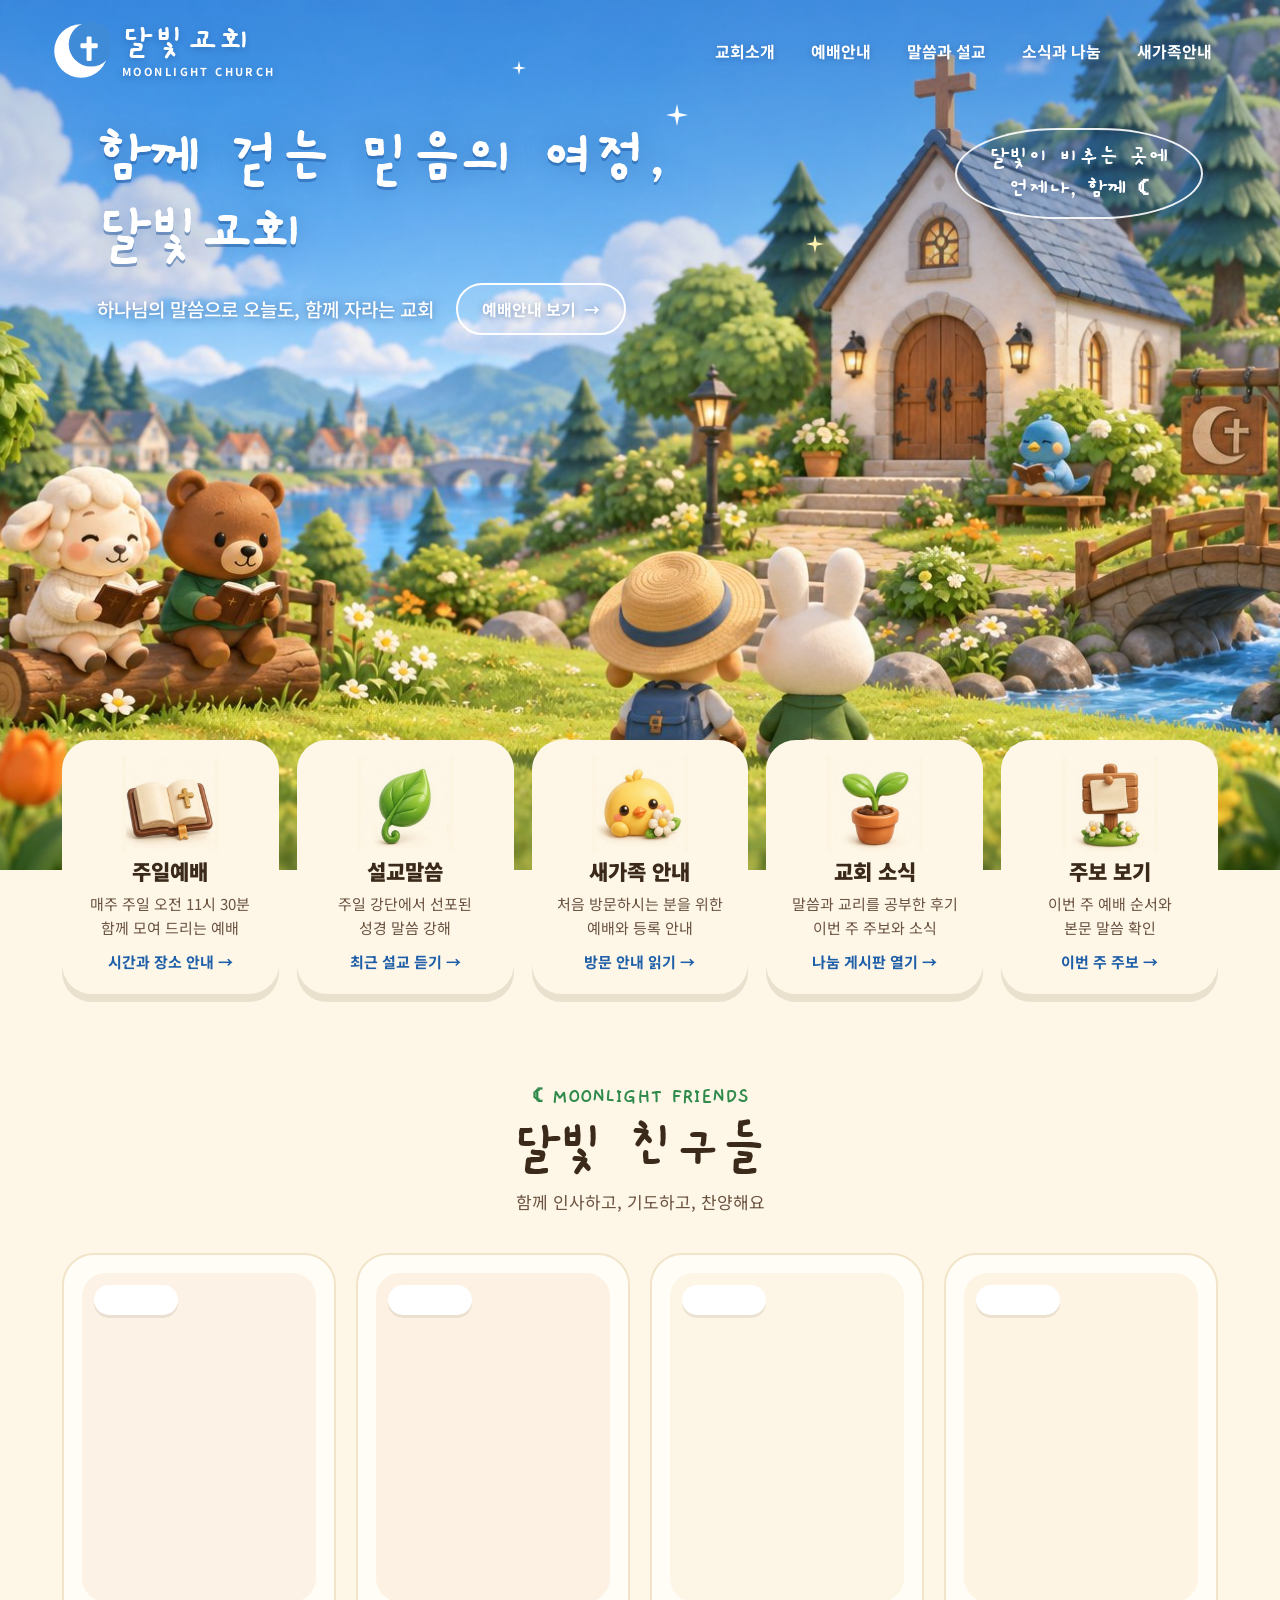
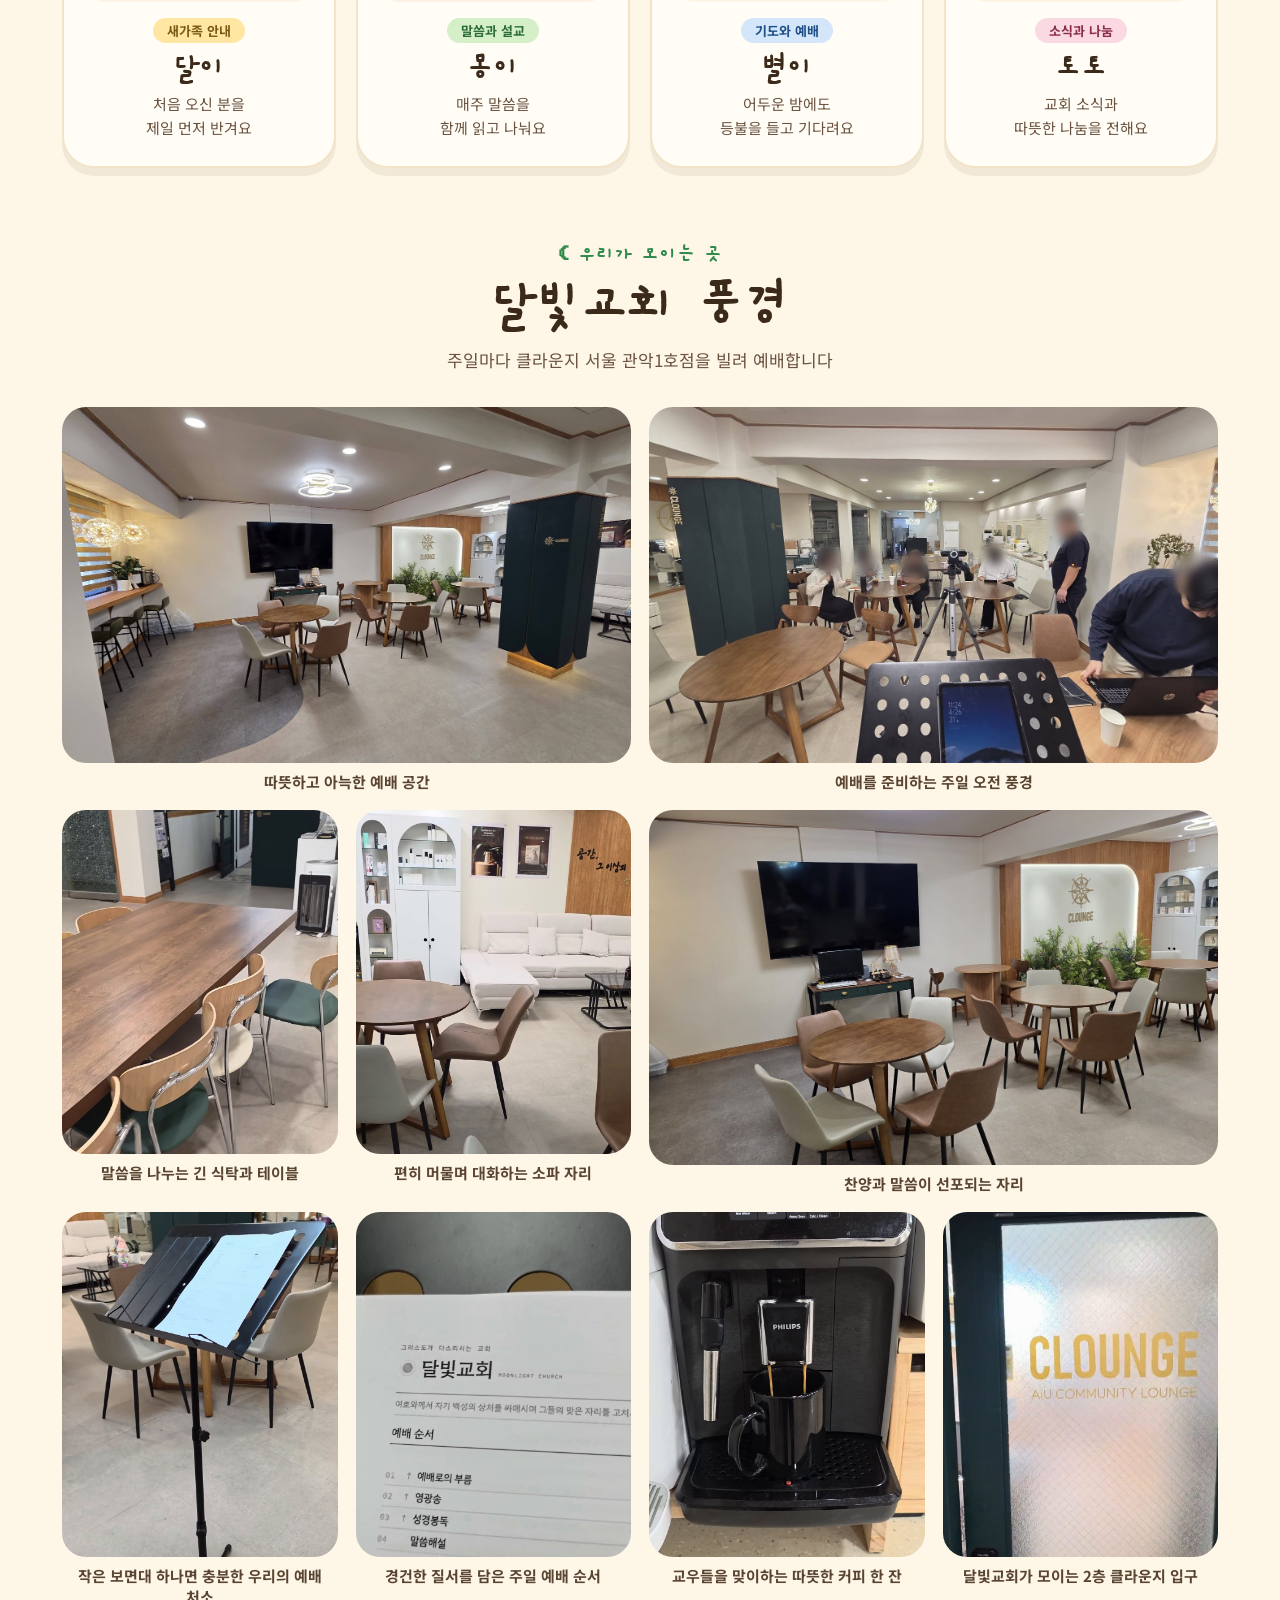
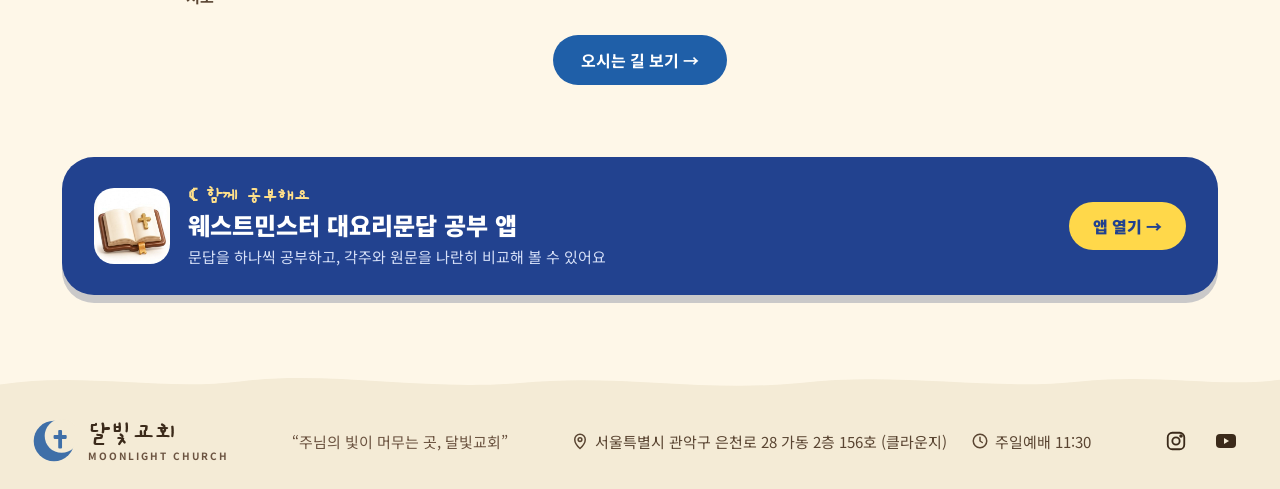
==== index.html @ 4403a56a "첫 화면: 휴대폰에서도 카드 설명·버튼 글 보이기, 교회 소식 카드 문구 수정 Co-Authored-By: Claude Fable 5.2 <noreply@anthropic.com>" ====
<!doctype html>
<html lang="ko">
<head>
<meta charset="utf-8">
<meta name="viewport" content="width=device-width, initial-scale=1">
<title>달빛교회 | 대한예수교장로회 · 서울 관악구 봉천역</title>
<meta name="description" content="달빛교회는 서울 관악구 봉천역 근처에서 예배하는 대한예수교장로회 교회입니다. 주일 예배 오전 11시 30분. 성경과 웨스트민스터 표준문서를 따라 걷습니다.">
<meta name="google-site-verification" content="mhl-Q22xHeRew3W6_SKCPTNac-gHJsPRqwGb2uIujLA">
<meta name="naver-site-verification" content="68d196fb5b7a833d5afd90c826177f92e39205bc">
<link rel="canonical" href="https://www.lightofmoon.org/">
<meta property="og:type" content="website">
<meta property="og:locale" content="ko_KR">
<meta property="og:site_name" content="달빛교회">
<meta property="og:title" content="달빛교회 | 대한예수교장로회 · 서울 관악구 봉천역">
<meta property="og:description" content="달빛교회는 서울 관악구 봉천역 근처에서 예배하는 대한예수교장로회 교회입니다. 주일 예배 오전 11시 30분. 성경과 웨스트민스터 표준문서를 따라 걷습니다.">
<meta property="og:url" content="https://www.lightofmoon.org/">
<meta property="og:image" content="https://www.lightofmoon.org/assets/img/hero.jpg">
<meta property="og:image:width" content="1536">
<meta property="og:image:height" content="864">
<meta name="twitter:card" content="summary_large_image">
<meta name="theme-color" content="#3F8BD8">
<script type="application/ld+json">{"@context": "https://schema.org", "@type": "Church", "name": "달빛교회", "alternateName": ["대한예수교장로회 달빛교회", "Moonlight Church"], "url": "https://www.lightofmoon.org/", "image": "https://www.lightofmoon.org/assets/img/hero.jpg", "description": "달빛교회는 서울 관악구 봉천역 근처에서 예배하는 대한예수교장로회 교회입니다. 주일 예배 오전 11시 30분. 성경과 웨스트민스터 표준문서를 따라 걷습니다.", "address": {"@type": "PostalAddress", "streetAddress": "은천로 28 가동 2층 156호 (클라운지 서울 관악1호점)", "addressLocality": "관악구", "addressRegion": "서울특별시", "addressCountry": "KR"}, "openingHoursSpecification": [{"@type": "OpeningHoursSpecification", "dayOfWeek": "Sunday", "opens": "11:30", "closes": "13:00"}], "sameAs": ["https://www.youtube.com/channel/UC1qNeyY604e5u4ODeHW1G1Q", "https://www.instagram.com/moonlight.church/"]}</script>
<link rel="icon" href="assets/img/favicon.svg" type="image/svg+xml">
<link rel="preconnect" href="https://fonts.googleapis.com">
<link rel="preconnect" href="https://fonts.gstatic.com" crossorigin>
<link href="https://fonts.googleapis.com/css2?family=Gaegu:wght@400;700&family=Noto+Sans+KR:wght@400;500;700;900&display=swap" rel="stylesheet">
<style>
body{margin:0;background:#FEF7E8;color:#3B2A1A;font-family:'Noto Sans KR','Apple SD Gothic Neo','Malgun Gothic',sans-serif;word-break:keep-all}
a{color:inherit}
a:focus-visible{outline:3px solid #FFFFFF;outline-offset:3px;border-radius:14px}
.nav a{text-decoration:none;padding:9px 16px;border-radius:999px;transition:background .2s}
.nav a:hover{background:rgba(255,255,255,.22)}
.stage{position:absolute;left:50%;bottom:0;height:100%;aspect-ratio:16/9;transform:translateX(-50%)}
.scene{animation:zoom 28s ease-in-out infinite alternate;transform-origin:62% 70%}
@keyframes zoom{from{transform:scale(1)}to{transform:scale(1.045)}}
.hi{animation:hi 9s ease-in-out infinite;opacity:0}
.hi2{animation-delay:-4.5s}
@keyframes hi{0%,6%{opacity:0;transform:translateY(10px) scale(.92)}12%,42%{opacity:1;transform:none}48%,100%{opacity:0;transform:translateY(-6px)}}
.twinkle{animation:tw 3.2s ease-in-out infinite}
.tw2{animation-delay:-1.1s}.tw3{animation-delay:-2.2s}
@keyframes tw{0%,100%{opacity:.25;transform:scale(.7)}50%{opacity:1;transform:scale(1)}}
.petal{position:absolute;top:-20px;width:10px;height:10px;border-radius:60% 0 60% 0;background:#FFFFFF;opacity:.9;animation:fall 14s linear infinite}
@keyframes fall{0%{transform:translate(0,0) rotate(0)}50%{transform:translate(-60px,360px) rotate(200deg)}100%{transform:translate(20px,760px) rotate(420deg);opacity:0}}
.float{animation:float 6s ease-in-out infinite}
@keyframes float{0%,100%{transform:rotate(-7deg) translateY(0)}50%{transform:rotate(-7deg) translateY(-8px)}}
.card{transition:transform .25s cubic-bezier(.3,1.4,.5,1),box-shadow .25s}
.card:hover{transform:translateY(-8px);box-shadow:0 14px 0 rgba(90,60,30,.12)}
.card img{transition:transform .35s cubic-bezier(.3,1.6,.5,1)}
.card:hover img{transform:scale(1.08) rotate(-3deg)}
.friend img{transition:transform .35s cubic-bezier(.3,1.6,.5,1)}
.friend:hover img{transform:translateY(-10px)}
.friend{transition:transform .25s cubic-bezier(.3,1.4,.5,1)}
.friend:hover{transform:translateY(-6px)}
.friend:focus-visible{outline:3px solid #1F5FA8;outline-offset:3px;border-radius:32px}
.pose-box{position:relative;width:100%;max-width:230px;margin:0 auto;aspect-ratio:392/560}
.pose{position:absolute;inset:0;width:100%;height:100%;object-fit:cover;opacity:0;animation:pose 12s ease-in-out infinite}
@keyframes pose{0%{opacity:0;transform:translateY(10px) scale(.96)}3%{opacity:1;transform:translateY(-8px) scale(1.02)}6%{transform:none}31%{opacity:1;transform:none}35%,100%{opacity:0;transform:none}}
.pose-lab{position:absolute;inset:0;display:flex;align-items:center;justify-content:center;opacity:0;animation:lab 12s ease-in-out infinite}
@keyframes lab{0%{opacity:0}3%,31%{opacity:1}34%,100%{opacity:0}}
.idle{animation:idle 3.4s ease-in-out infinite}
.idle2{animation-delay:-.9s}.idle3{animation-delay:-1.8s}.idle4{animation-delay:-2.6s}
@keyframes idle{0%,100%{transform:translateY(0)}50%{transform:translateY(-5px)}}
@keyframes posefade{0%{opacity:0}5%,30%{opacity:1}36%,100%{opacity:0}}
@media (prefers-reduced-motion:reduce){.pose{animation-name:posefade}.friend{transition:none}.friend:hover{transform:none}.scene,.twinkle,.petal,.float,.idle{animation:none}.hi{animation:none;opacity:1}.hi2{display:none}.card,.card img,.friend img{transition:none}.card:hover,.card:hover img,.friend:hover img{transform:none}}
@media (max-width:760px){.float{display:none}}
.scenes{grid-template-columns:repeat(4,minmax(0,1fr))}
.scene.wide{grid-column:span 2}
.scene.wide img{height:100%}
.scenes{grid-auto-flow:dense}
@media (max-width:860px){.scenes{grid-template-columns:repeat(2,minmax(0,1fr))}}
.scene img{transition:transform .3s cubic-bezier(.3,1.4,.5,1)}
.scene:hover img{transform:translateY(-6px)}
@media (prefers-reduced-motion:reduce){.scene img{transition:none}.scene:hover img{transform:none}}
.nav-x{display:inline}
@media (max-width:640px){.nav{flex-wrap:nowrap!important;gap:0!important;justify-content:space-between;width:calc(100% + 32px);margin:0 -16px;font-size:3.25vw!important}.nav a{padding:10px 1.2vw!important;white-space:nowrap}.nav-x{display:none}}
@media (max-width:600px){
.cards{grid-template-columns:repeat(2,minmax(0,1fr))!important;gap:10px!important;padding:0 16px!important}
.cards .card{padding:8px 8px 14px!important;border-radius:22px!important}
.cards .card:last-child{grid-column:span 2}
.cards .card img{width:64px!important;height:64px!important}
.cards .card>div:nth-of-type(1){font-size:17px!important;margin-top:0!important}
.cards .card>div:nth-of-type(2){font-size:13px!important;line-height:1.5!important;margin-top:4px!important}
.cards .card>div:nth-of-type(3){font-size:13px!important;margin-top:8px!important}
.friends{grid-template-columns:repeat(2,minmax(0,1fr))!important;gap:12px!important}
.friends .friend{padding:10px 10px 16px!important;border-radius:24px!important}
.friends .friend>div:nth-of-type(3){font-size:26px!important}
.friends .friend>div:nth-of-type(4){font-size:13px!important}
.friends .friend>div:nth-of-type(1)>div:nth-of-type(2){left:6px!important;top:6px!important;height:24px!important;min-width:64px!important;font-size:12px!important}
}
</style>
</head>
<body>
<div id="top" style="background:#FEF7E8">

  <!-- 첫 화면 -->
  <div style="position:relative;overflow:hidden;height:clamp(700px,68vw,1100px);background:#5BA8EC">
    <div class="stage">
      <img class="scene" src="assets/img/hero.jpg" alt="" style="position:absolute;inset:0;width:100%;height:100%;object-fit:cover;display:block">
      <!-- 말풍선: 그림 속 캐릭터 머리 위에 고정 -->
      <div style="position:absolute;z-index:4;left:8.5%;top:46%;pointer-events:none">
        <div class="hi" style="white-space:nowrap;background:#FFFFFF;color:#3B2A1A;font-weight:900;font-size:17px;padding:9px 16px;border-radius:20px 20px 20px 6px;box-shadow:0 5px 0 rgba(40,90,40,.18)">어서 와요, 달빛교회에!</div>
      </div>
      <div style="position:absolute;z-index:4;left:57%;top:56%;pointer-events:none">
        <div class="hi hi2" style="white-space:nowrap;background:#FFF3B0;color:#3B2A1A;font-weight:900;font-size:17px;padding:9px 16px;border-radius:20px 20px 20px 6px;box-shadow:0 5px 0 rgba(40,90,40,.18)">처음이어도 괜찮아요 :)</div>
      </div>
    </div>
    <div aria-hidden="true" style="position:absolute;inset:0;background:linear-gradient(180deg,rgba(24,86,170,.38) 0%,rgba(24,86,170,.12) 30%,rgba(24,86,170,0) 44%);pointer-events:none"></div>

    <!-- 반짝임 -->
    <svg aria-hidden="true" class="twinkle" width="22" height="22" viewBox="0 0 22 22" style="position:absolute;left:52%;top:12%"><path d="M11 0 L13 9 L22 11 L13 13 L11 22 L9 13 L0 11 L9 9 Z" fill="#FFFFFF"/></svg>
    <svg aria-hidden="true" class="twinkle tw2" width="14" height="14" viewBox="0 0 22 22" style="position:absolute;left:40%;top:7%"><path d="M11 0 L13 9 L22 11 L13 13 L11 22 L9 13 L0 11 L9 9 Z" fill="#FFFFFF"/></svg>
    <svg aria-hidden="true" class="twinkle tw3" width="18" height="18" viewBox="0 0 22 22" style="position:absolute;left:63%;top:27%"><path d="M11 0 L13 9 L22 11 L13 13 L11 22 L9 13 L0 11 L9 9 Z" fill="#FFF3B0"/></svg>

    <!-- 꽃잎 -->
    <div aria-hidden="true" style="position:absolute;inset:0;pointer-events:none">
      <span class="petal" style="left:18%;animation-delay:-2s"></span>
      <span class="petal" style="left:33%;animation-delay:-7s;background:#FFD6E0"></span>
      <span class="petal" style="left:48%;animation-delay:-11s"></span>
      <span class="petal" style="left:67%;animation-delay:-4s;background:#FFD6E0"></span>
      <span class="petal" style="left:82%;animation-delay:-9s"></span>
      <span class="petal" style="left:94%;animation-delay:-13s"></span>
    </div>

    <!-- 머리말 -->
    <div style="position:relative;z-index:5;max-width:1240px;margin:0 auto;padding:22px 32px;display:flex;flex-wrap:wrap;align-items:center;justify-content:space-between;gap:12px 32px;box-sizing:border-box">
      <a href="#top" style="display:flex;align-items:center;gap:12px;text-decoration:none;color:#FFFFFF">
        <svg aria-hidden="true" width="58" height="58" viewBox="0 0 52 52"><circle cx="26" cy="26" r="24" fill="#FFFFFF"/><circle cx="35" cy="20" r="20" fill="#3F8BD8"/><rect x="31" y="13" width="4.5" height="22" rx="1.2" fill="#FFFFFF"/><rect x="25.5" y="19" width="15.5" height="4.5" rx="1.2" fill="#FFFFFF"/></svg>
        <span style="display:block;text-shadow:0 2px 6px rgba(20,60,120,.35)"><span style="display:block;font-family:'Gaegu',sans-serif;font-weight:700;font-size:36px;line-height:1;letter-spacing:.08em">달빛교회</span><span style="display:block;margin-top:4px;font-size:11px;font-weight:700;letter-spacing:.22em">MOONLIGHT CHURCH</span></span>
      </a>
      <nav class="nav" aria-label="주 메뉴" style="display:flex;flex-wrap:wrap;align-items:center;gap:4px;font-size:16px;font-weight:700;color:#FFFFFF;text-shadow:0 1px 6px rgba(20,60,120,.4)">
        <a href="about.html">교회소개</a>
        <a href="worship.html">예배안내</a>
        <a href="sermon.html">말씀과 설교</a>
        <a href="news.html">소식과 나눔</a>
        <a href="newcomer.html">새가족<span class="nav-x">안내</span></a>
      </nav>
    </div>

    <!-- 제목: 하늘 영역 안에서 끝나도록 두 줄로 -->
    <div style="position:relative;z-index:5;max-width:1240px;margin:0 auto;padding:clamp(4px,1.6vw,20px) 32px 0 clamp(32px,6vw,90px);box-sizing:border-box">
      <h1 style="margin:0;font-family:'Gaegu',sans-serif;font-weight:700;font-size:clamp(44px,5vw,68px);line-height:1.15;color:#FFFFFF;text-shadow:0 3px 0 rgba(24,80,150,.45),0 0 24px rgba(24,80,150,.35)">함께 걷는 믿음의 여정,<br>달빛교회</h1>
      <div style="margin-top:14px;display:flex;flex-wrap:wrap;align-items:center;gap:12px 22px">
        <p style="margin:0;font-size:19px;font-weight:500;line-height:1.6;color:#FFFFFF;text-shadow:0 1px 8px rgba(20,60,120,.6)">하나님의 말씀으로 오늘도, 함께 자라는 교회</p>
        <a href="worship.html" style="display:inline-flex;align-items:center;gap:8px;min-height:48px;padding:0 24px;border-radius:999px;border:2px solid #FFFFFF;background:rgba(255,255,255,.16);color:#FFFFFF;text-decoration:none;font-weight:700;font-size:16px;text-shadow:0 1px 6px rgba(20,60,120,.45)">예배안내 보기 <span aria-hidden="true">→</span></a>
      </div>
    </div>

    <!-- 손글씨 -->
    <div aria-hidden="true" class="float" style="position:absolute;z-index:4;right:clamp(24px,6vw,110px);top:clamp(110px,10vw,140px);font-family:'Gaegu',sans-serif;font-weight:700;font-size:clamp(19px,1.9vw,25px);line-height:1.3;color:#FFFFFF;border:2px solid rgba(255,255,255,.9);border-radius:50%/60%;padding:12px 32px;text-align:center;background:rgba(40,110,200,.18);text-shadow:0 1px 6px rgba(20,60,120,.45)">달빛이 비추는 곳에<br>언제나, 함께 ☾</div>
  </div>

  <!-- 바로가기 카드 -->
  <div style="position:relative;z-index:6;max-width:1220px;margin:-130px auto 0;padding:0 32px;box-sizing:border-box;display:grid;grid-template-columns:repeat(auto-fit,minmax(196px,1fr));gap:18px" class="cards">
    <a class="card" id="worship" href="worship.html" style="text-decoration:none;display:block;background:#FEF7E8;border-radius:30px;padding:16px 18px 22px;text-align:center;box-shadow:0 8px 0 rgba(90,60,30,.12)">
      <img src="assets/img/icon-bible.jpg" alt="" style="width:96px;height:96px;display:block;margin:0 auto;mix-blend-mode:multiply">
      <div style="margin-top:4px;font-weight:900;font-size:21px">주일예배</div>
      <div style="margin-top:6px;font-size:15px;line-height:1.55;color:#6B5340">매주 주일 오전 11시 30분<br>함께 모여 드리는 예배</div>
      <div style="margin-top:12px;font-weight:700;font-size:15px;color:#1F5FA8">시간과 장소 안내 →</div>
    </a>
    <a class="card" id="word" href="sermon.html" style="text-decoration:none;display:block;background:#FEF7E8;border-radius:30px;padding:16px 18px 22px;text-align:center;box-shadow:0 8px 0 rgba(90,60,30,.12)">
      <img src="assets/img/icon-leaf.jpg" alt="" style="width:96px;height:96px;display:block;margin:0 auto;mix-blend-mode:multiply">
      <div style="margin-top:4px;font-weight:900;font-size:21px">설교말씀</div>
      <div style="margin-top:6px;font-size:15px;line-height:1.55;color:#6B5340">주일 강단에서 선포된<br>성경 말씀 강해</div>
      <div style="margin-top:12px;font-weight:700;font-size:15px;color:#1F5FA8">최근 설교 듣기 →</div>
    </a>
    <a class="card" id="welcome" href="newcomer.html" style="text-decoration:none;display:block;background:#FEF7E8;border-radius:30px;padding:16px 18px 22px;text-align:center;box-shadow:0 8px 0 rgba(90,60,30,.12)">
      <img src="assets/img/icon-chick.jpg" alt="" style="width:96px;height:96px;display:block;margin:0 auto;mix-blend-mode:multiply">
      <div style="margin-top:4px;font-weight:900;font-size:21px">새가족 안내</div>
      <div style="margin-top:6px;font-size:15px;line-height:1.55;color:#6B5340">처음 방문하시는 분을 위한<br>예배와 등록 안내</div>
      <div style="margin-top:12px;font-weight:700;font-size:15px;color:#1F5FA8">방문 안내 읽기 →</div>
    </a>
    <a class="card" id="news" href="news.html" style="text-decoration:none;display:block;background:#FEF7E8;border-radius:30px;padding:16px 18px 22px;text-align:center;box-shadow:0 8px 0 rgba(90,60,30,.12)">
      <img src="assets/img/icon-sprout.jpg" alt="" style="width:96px;height:96px;display:block;margin:0 auto;mix-blend-mode:multiply">
      <div style="margin-top:4px;font-weight:900;font-size:21px">교회 소식</div>
      <div style="margin-top:6px;font-size:15px;line-height:1.55;color:#6B5340">말씀과 교리를 공부한 후기<br>이번 주 주보와 소식</div>
      <div style="margin-top:12px;font-weight:700;font-size:15px;color:#1F5FA8">나눔 게시판 열기 →</div>
    </a>
    <a class="card" id="bulletin" href="news.html#bulletin" style="text-decoration:none;display:block;background:#FEF7E8;border-radius:30px;padding:16px 18px 22px;text-align:center;box-shadow:0 8px 0 rgba(90,60,30,.12)">
      <img src="assets/img/icon-board.jpg" alt="" style="width:96px;height:96px;display:block;margin:0 auto;mix-blend-mode:multiply">
      <div style="margin-top:4px;font-weight:900;font-size:21px">주보 보기</div>
      <div style="margin-top:6px;font-size:15px;line-height:1.55;color:#6B5340">이번 주 예배 순서와<br>본문 말씀 확인</div>
      <div style="margin-top:12px;font-weight:700;font-size:15px;color:#1F5FA8">이번 주 주보 →</div>
    </a>
  </div>

  <!-- 달빛 친구들: 인사 → 기도 → 찬양 동작이 번갈아 나옵니다 -->
  <div style="max-width:1220px;margin:0 auto;padding:88px 32px 72px;box-sizing:border-box">
    <div style="text-align:center">
      <div style="font-family:'Gaegu',sans-serif;font-weight:700;font-size:22px;color:#2F8A4B">☾ MOONLIGHT FRIENDS</div>
      <h2 style="margin:4px 0 0;font-family:'Gaegu',sans-serif;font-weight:700;font-size:clamp(40px,4.6vw,56px);line-height:1.15">달빛 친구들</h2>
      <p style="margin:10px 0 0;font-size:17px;line-height:1.7;color:#6B5340">함께 인사하고, 기도하고, 찬양해요</p>
    </div>
    <div class="friends" style="margin-top:36px;display:grid;grid-template-columns:repeat(auto-fit,minmax(230px,1fr));gap:20px">
      <a class="friend" href="newcomer.html" style="display:block;text-decoration:none;color:inherit;background:#FFFDF6;border-radius:32px;padding:18px 18px 26px;text-align:center;box-shadow:0 8px 0 rgba(90,60,30,.08);border:2px solid #F1E4C8">
        <div style="position:relative;background:#FCF2E5;border-radius:24px;overflow:hidden">
          <div class="pose-box"><img class="pose" src="assets/img/dali-hello.jpg" alt="손을 흔들며 인사하는 고양이 달이" style="animation-delay:0.00s"><img class="pose" src="assets/img/dali-pray.jpg" alt="두 손을 모으고 기도하는 고양이 달이" style="animation-delay:-8.00s"><img class="pose" src="assets/img/dali-praise.jpg" alt="두 팔을 들고 찬양하는 고양이 달이" style="animation-delay:-4.00s"></div>
          <div aria-hidden="true" style="position:absolute;left:12px;top:12px;height:30px;min-width:84px;background:#FFFFFF;border-radius:999px;box-shadow:0 3px 0 rgba(90,60,30,.1);font-weight:900;font-size:14px;color:#7A5A12"><span class="pose-lab" style="animation-delay:0.00s">인사해요</span><span class="pose-lab" style="animation-delay:-8.00s">기도해요</span><span class="pose-lab" style="animation-delay:-4.00s">찬양해요</span></div>
        </div>
        <div style="margin-top:16px;display:inline-block;background:#FFE7A3;border-radius:999px;padding:3px 14px;font-size:13px;font-weight:700;color:#7A5A12">새가족 안내</div>
        <div style="margin-top:8px;font-family:'Gaegu',sans-serif;font-weight:700;font-size:32px;line-height:1.1">달이</div>
        <div style="margin-top:6px;font-size:15px;line-height:1.6;color:#6B5340">처음 오신 분을<br>제일 먼저 반겨요</div>
      </a>
      <a class="friend" href="sermon.html" style="display:block;text-decoration:none;color:inherit;background:#FFFDF6;border-radius:32px;padding:18px 18px 26px;text-align:center;box-shadow:0 8px 0 rgba(90,60,30,.08);border:2px solid #F1E4C8">
        <div style="position:relative;background:#FCF1E2;border-radius:24px;overflow:hidden">
          <div class="pose-box"><img class="pose" src="assets/img/mongi-hello.jpg" alt="손을 흔들며 인사하는 곰 몽이" style="animation-delay:-0.35s"><img class="pose" src="assets/img/mongi-pray.jpg" alt="두 손을 모으고 기도하는 곰 몽이" style="animation-delay:-8.35s"><img class="pose" src="assets/img/mongi-praise.jpg" alt="두 팔을 들고 찬양하는 곰 몽이" style="animation-delay:-4.35s"></div>
          <div aria-hidden="true" style="position:absolute;left:12px;top:12px;height:30px;min-width:84px;background:#FFFFFF;border-radius:999px;box-shadow:0 3px 0 rgba(90,60,30,.1);font-weight:900;font-size:14px;color:#2C6E3A"><span class="pose-lab" style="animation-delay:-0.35s">인사해요</span><span class="pose-lab" style="animation-delay:-8.35s">기도해요</span><span class="pose-lab" style="animation-delay:-4.35s">찬양해요</span></div>
        </div>
        <div style="margin-top:16px;display:inline-block;background:#D5EFC9;border-radius:999px;padding:3px 14px;font-size:13px;font-weight:700;color:#2C6E3A">말씀과 설교</div>
        <div style="margin-top:8px;font-family:'Gaegu',sans-serif;font-weight:700;font-size:32px;line-height:1.1">몽이</div>
        <div style="margin-top:6px;font-size:15px;line-height:1.6;color:#6B5340">매주 말씀을<br>함께 읽고 나눠요</div>
      </a>
      <a class="friend" href="worship.html" style="display:block;text-decoration:none;color:inherit;background:#FFFDF6;border-radius:32px;padding:18px 18px 26px;text-align:center;box-shadow:0 8px 0 rgba(90,60,30,.08);border:2px solid #F1E4C8">
        <div style="position:relative;background:#FDF5E5;border-radius:24px;overflow:hidden">
          <div class="pose-box"><img class="pose" src="assets/img/byeoli-hello.jpg" alt="손을 흔들며 인사하는 부엉이 별이" style="animation-delay:-0.70s"><img class="pose" src="assets/img/byeoli-pray.jpg" alt="두 손을 모으고 기도하는 부엉이 별이" style="animation-delay:-8.70s"><img class="pose" src="assets/img/byeoli-praise.jpg" alt="두 팔을 들고 찬양하는 부엉이 별이" style="animation-delay:-4.70s"></div>
          <div aria-hidden="true" style="position:absolute;left:12px;top:12px;height:30px;min-width:84px;background:#FFFFFF;border-radius:999px;box-shadow:0 3px 0 rgba(90,60,30,.1);font-weight:900;font-size:14px;color:#1F4F86"><span class="pose-lab" style="animation-delay:-0.70s">인사해요</span><span class="pose-lab" style="animation-delay:-8.70s">기도해요</span><span class="pose-lab" style="animation-delay:-4.70s">찬양해요</span></div>
        </div>
        <div style="margin-top:16px;display:inline-block;background:#D3E6FA;border-radius:999px;padding:3px 14px;font-size:13px;font-weight:700;color:#1F4F86">기도와 예배</div>
        <div style="margin-top:8px;font-family:'Gaegu',sans-serif;font-weight:700;font-size:32px;line-height:1.1">별이</div>
        <div style="margin-top:6px;font-size:15px;line-height:1.6;color:#6B5340">어두운 밤에도<br>등불을 들고 기다려요</div>
      </a>
      <a class="friend" href="news.html" style="display:block;text-decoration:none;color:inherit;background:#FFFDF6;border-radius:32px;padding:18px 18px 26px;text-align:center;box-shadow:0 8px 0 rgba(90,60,30,.08);border:2px solid #F1E4C8">
        <div style="position:relative;background:#FDF4E3;border-radius:24px;overflow:hidden">
          <div class="pose-box"><img class="pose" src="assets/img/toto-hello.jpg" alt="손을 흔들며 인사하는 토끼 토토" style="animation-delay:-1.05s"><img class="pose" src="assets/img/toto-pray.jpg" alt="두 손을 모으고 기도하는 토끼 토토" style="animation-delay:-9.05s"><img class="pose" src="assets/img/toto-praise.jpg" alt="두 팔을 들고 찬양하는 토끼 토토" style="animation-delay:-5.05s"></div>
          <div aria-hidden="true" style="position:absolute;left:12px;top:12px;height:30px;min-width:84px;background:#FFFFFF;border-radius:999px;box-shadow:0 3px 0 rgba(90,60,30,.1);font-weight:900;font-size:14px;color:#8A2F4A"><span class="pose-lab" style="animation-delay:-1.05s">인사해요</span><span class="pose-lab" style="animation-delay:-9.05s">기도해요</span><span class="pose-lab" style="animation-delay:-5.05s">찬양해요</span></div>
        </div>
        <div style="margin-top:16px;display:inline-block;background:#FBD9E2;border-radius:999px;padding:3px 14px;font-size:13px;font-weight:700;color:#8A2F4A">소식과 나눔</div>
        <div style="margin-top:8px;font-family:'Gaegu',sans-serif;font-weight:700;font-size:32px;line-height:1.1">토토</div>
        <div style="margin-top:6px;font-size:15px;line-height:1.6;color:#6B5340">교회 소식과<br>따뜻한 나눔을 전해요</div>
      </a>
    </div>
  </div>

  <!-- 교회 풍경: 예배 장소 사진 -->
  <div id="scenes" style="max-width:1220px;margin:0 auto;padding:0 32px 72px;box-sizing:border-box">
    <div style="text-align:center">
      <div style="font-family:'Gaegu',sans-serif;font-weight:700;font-size:22px;color:#2F8A4B">☾ 우리가 모이는 곳</div>
      <h2 style="margin:4px 0 0;font-family:'Gaegu',sans-serif;font-weight:700;font-size:clamp(40px,4.6vw,56px);line-height:1.15">달빛교회 풍경</h2>
      <p style="margin:10px 0 0;font-size:17px;line-height:1.7;color:#6B5340">주일마다 클라운지 서울 관악1호점을 빌려 예배합니다</p>
    </div>
    <div class="scenes" style="margin-top:32px;display:grid;gap:18px">
      <figure class="scene wide" style="margin:0">
        <img src="assets/img/scene-space1.jpg" alt="둥근 탁자와 의자, 벽걸이 화면이 있는 넓고 밝은 실내" loading="lazy" width="1400" height="875" style="display:block;width:100%;height:auto;aspect-ratio:1400/875;object-fit:cover;border-radius:24px;background:#F4EBD6">
        <figcaption style="margin-top:8px;font-size:15px;font-weight:700;text-align:center;color:#5A4532">따뜻하고 아늑한 예배 공간</figcaption>
      </figure>
      <figure class="scene wide" style="margin:0">
        <img src="assets/img/scene-gather.jpg" alt="주일 오전, 둥근 탁자에 둘러앉아 예배를 기다리는 사람들. 얼굴은 흐리게 처리했다" loading="lazy" width="1400" height="875" style="display:block;width:100%;height:auto;aspect-ratio:1400/875;object-fit:cover;border-radius:24px;background:#F4EBD6">
        <figcaption style="margin-top:8px;font-size:15px;font-weight:700;text-align:center;color:#5A4532">예배를 준비하는 주일 오전 풍경</figcaption>
      </figure>
      <figure class="scene" style="margin:0">
        <img src="assets/img/scene-table.jpg" alt="여럿이 둘러앉는 긴 나무 탁자" loading="lazy" width="900" height="1125" style="display:block;width:100%;height:auto;aspect-ratio:4/5;object-fit:cover;border-radius:24px;background:#F4EBD6">
        <figcaption style="margin-top:8px;font-size:15px;font-weight:700;text-align:center;color:#5A4532">말씀을 나누는 긴 식탁과 테이블</figcaption>
      </figure>
      <figure class="scene" style="margin:0">
        <img src="assets/img/scene-sofa.jpg" alt="흰 소파와 낮은 탁자가 있는 자리" loading="lazy" width="900" height="1125" style="display:block;width:100%;height:auto;aspect-ratio:4/5;object-fit:cover;border-radius:24px;background:#F4EBD6">
        <figcaption style="margin-top:8px;font-size:15px;font-weight:700;text-align:center;color:#5A4532">편히 머물며 대화하는 소파 자리</figcaption>
      </figure>
      <figure class="scene wide" style="margin:0">
        <img src="assets/img/scene-space2.jpg" alt="벽걸이 화면 앞에 둥근 탁자가 놓인 자리와 CLOUNGE 로고 벽" loading="lazy" width="1400" height="875" style="display:block;width:100%;height:auto;aspect-ratio:1400/875;object-fit:cover;border-radius:24px;background:#F4EBD6">
        <figcaption style="margin-top:8px;font-size:15px;font-weight:700;text-align:center;color:#5A4532">찬양과 말씀이 선포되는 자리</figcaption>
      </figure>
      <figure class="scene" style="margin:0">
        <img src="assets/img/scene-stand.jpg" alt="보면대 위에 놓인 주보" loading="lazy" width="900" height="1125" style="display:block;width:100%;height:auto;aspect-ratio:4/5;object-fit:cover;border-radius:24px;background:#F4EBD6">
        <figcaption style="margin-top:8px;font-size:15px;font-weight:700;text-align:center;color:#5A4532">작은 보면대 하나면 충분한 우리의 예배 처소</figcaption>
      </figure>
      <figure class="scene" style="margin:0">
        <img src="assets/img/scene-bulletin.jpg" alt="달빛교회 주보의 예배 순서를 가까이에서 본 모습" loading="lazy" width="900" height="1125" style="display:block;width:100%;height:auto;aspect-ratio:4/5;object-fit:cover;border-radius:24px;background:#F4EBD6">
        <figcaption style="margin-top:8px;font-size:15px;font-weight:700;text-align:center;color:#5A4532">경건한 질서를 담은 주일 예배 순서</figcaption>
      </figure>
      <figure class="scene" style="margin:0">
        <img src="assets/img/scene-coffee.jpg" alt="커피가 내려지는 커피 머신과 검은 잔" loading="lazy" width="900" height="1125" style="display:block;width:100%;height:auto;aspect-ratio:4/5;object-fit:cover;border-radius:24px;background:#F4EBD6">
        <figcaption style="margin-top:8px;font-size:15px;font-weight:700;text-align:center;color:#5A4532">교우들을 맞이하는 따뜻한 커피 한 잔</figcaption>
      </figure>
      <figure class="scene" style="margin:0">
        <img src="assets/img/scene-door.jpg" alt="클라운지 입구 문. 금색 글씨로 CLOUNGE라고 적혀 있다" loading="lazy" width="900" height="1125" style="display:block;width:100%;height:auto;aspect-ratio:4/5;object-fit:cover;border-radius:24px;background:#F4EBD6">
        <figcaption style="margin-top:8px;font-size:15px;font-weight:700;text-align:center;color:#5A4532">달빛교회가 모이는 2층 클라운지 입구</figcaption>
      </figure>
    </div>
    <div style="margin-top:28px;text-align:center"><a href="worship.html" style="display:inline-flex;align-items:center;min-height:50px;padding:0 28px;border-radius:999px;background:#1F5FA8;color:#FFFFFF;text-decoration:none;font-weight:700;font-size:16px">오시는 길 보기 →</a></div>
  </div>

  <!-- 대요리문답 앱 -->
  <div style="max-width:1220px;margin:0 auto;padding:0 32px 72px;box-sizing:border-box">
    <a class="card" href="https://wlcmoonlight.vercel.app/" target="_blank" rel="noopener noreferrer" style="text-decoration:none;display:flex;flex-wrap:wrap;align-items:center;justify-content:space-between;gap:16px 32px;background:#22428F;color:#FFFFFF;border-radius:32px;padding:26px 32px;box-shadow:0 8px 0 rgba(20,40,90,.22)">
      <span style="display:flex;align-items:center;gap:18px;min-width:0">
        <img src="assets/img/icon-bible.jpg" alt="" style="flex:none;width:76px;height:76px;border-radius:20px;display:block">
        <span style="display:block"><span style="display:block;font-family:'Gaegu',sans-serif;font-weight:700;font-size:20px;color:#FFE08A">☾ 함께 공부해요</span><span style="display:block;font-weight:900;font-size:24px;line-height:1.35">웨스트민스터 대요리문답 공부 앱</span><span style="display:block;margin-top:4px;font-size:15px;line-height:1.6;color:#D5DFF7">문답을 하나씩 공부하고, 각주와 원문을 나란히 비교해 볼 수 있어요</span></span>
      </span>
      <span style="display:inline-flex;align-items:center;min-height:48px;padding:0 24px;border-radius:999px;background:#FFD84A;color:#22428F;font-weight:900;font-size:16px">앱 열기 →</span>
    </a>
  </div>

  <!-- 바닥 띠 -->
  <svg aria-hidden="true" viewBox="0 0 1280 40" preserveAspectRatio="none" style="display:block;width:100%;height:32px"><path d="M0 40 L0 22 C80 6 160 30 240 18 C330 4 420 30 520 20 C620 8 700 32 800 20 C900 6 990 30 1080 18 C1160 8 1220 26 1280 16 L1280 40 Z" fill="#F4EBD6"/></svg>
  <div style="background:#F4EBD6;padding:20px 32px 26px">
    <div style="max-width:1220px;margin:0 auto;display:flex;flex-wrap:wrap;align-items:center;justify-content:space-between;gap:14px 32px">
      <div style="display:flex;align-items:center;gap:12px">
        <svg aria-hidden="true" width="44" height="44" viewBox="0 0 52 52"><circle cx="26" cy="26" r="24" fill="#3F6FA8"/><circle cx="35" cy="20" r="20" fill="#F4EBD6"/><rect x="31" y="13" width="4.5" height="22" rx="1.2" fill="#3F6FA8"/><rect x="25.5" y="19" width="15.5" height="4.5" rx="1.2" fill="#3F6FA8"/></svg>
        <span style="display:block"><span style="display:block;font-family:'Gaegu',sans-serif;font-weight:700;font-size:26px;line-height:1;letter-spacing:.06em">달빛교회</span><span style="display:block;margin-top:3px;font-size:10px;font-weight:700;letter-spacing:.2em;color:#6B5340">MOONLIGHT CHURCH</span></span>
      </div>
      <div style="font-size:15px;color:#6B5340">“주님의 빛이 머무는 곳, 달빛교회”</div>
      <div style="display:flex;flex-wrap:wrap;align-items:center;gap:8px 24px;font-size:15px;color:#5A4532">
        <span style="display:inline-flex;align-items:center;gap:6px"><svg aria-hidden="true" width="18" height="18" viewBox="0 0 24 24" fill="none" stroke="currentColor" stroke-width="2" stroke-linecap="round" stroke-linejoin="round"><path d="M12 22s7-6.2 7-12a7 7 0 0 0-14 0c0 5.8 7 12 7 12z"/><circle cx="12" cy="10" r="2.5"/></svg>서울특별시 관악구 은천로 28 가동 2층 156호 (클라운지)</span>
        <span style="display:inline-flex;align-items:center;gap:6px"><svg aria-hidden="true" width="18" height="18" viewBox="0 0 24 24" fill="none" stroke="currentColor" stroke-width="2" stroke-linecap="round" stroke-linejoin="round"><circle cx="12" cy="12" r="9"/><path d="M12 7v5l3 2"/></svg>주일예배 11:30</span>
      </div>
      <div style="display:flex;gap:6px">
        <a href="https://www.instagram.com/moonlight.church/" target="_blank" rel="noopener noreferrer" aria-label="달빛교회 인스타그램 (새 창)" style="display:inline-flex;align-items:center;justify-content:center;width:44px;height:44px;border-radius:12px;color:#3B2A1A"><svg aria-hidden="true" width="22" height="22" viewBox="0 0 24 24" fill="none" stroke="currentColor" stroke-width="2"><rect x="3" y="3" width="18" height="18" rx="5"/><circle cx="12" cy="12" r="4"/><circle cx="17.5" cy="6.5" r="1" fill="currentColor"/></svg></a>
        <a href="https://www.youtube.com/@%EB%8B%AC%EB%B9%9B%EA%B5%90%ED%9A%8C" target="_blank" rel="noopener noreferrer" aria-label="달빛교회 유튜브 채널 (새 창)" style="display:inline-flex;align-items:center;justify-content:center;width:44px;height:44px;border-radius:12px;color:#3B2A1A"><svg aria-hidden="true" width="24" height="24" viewBox="0 0 24 24"><rect x="2" y="5" width="20" height="14" rx="4" fill="currentColor"/><path d="M10 9l5 3-5 3z" fill="#F4EBD6"/></svg></a>
      </div>
    </div>
  </div>
</div>

</body>
</html>
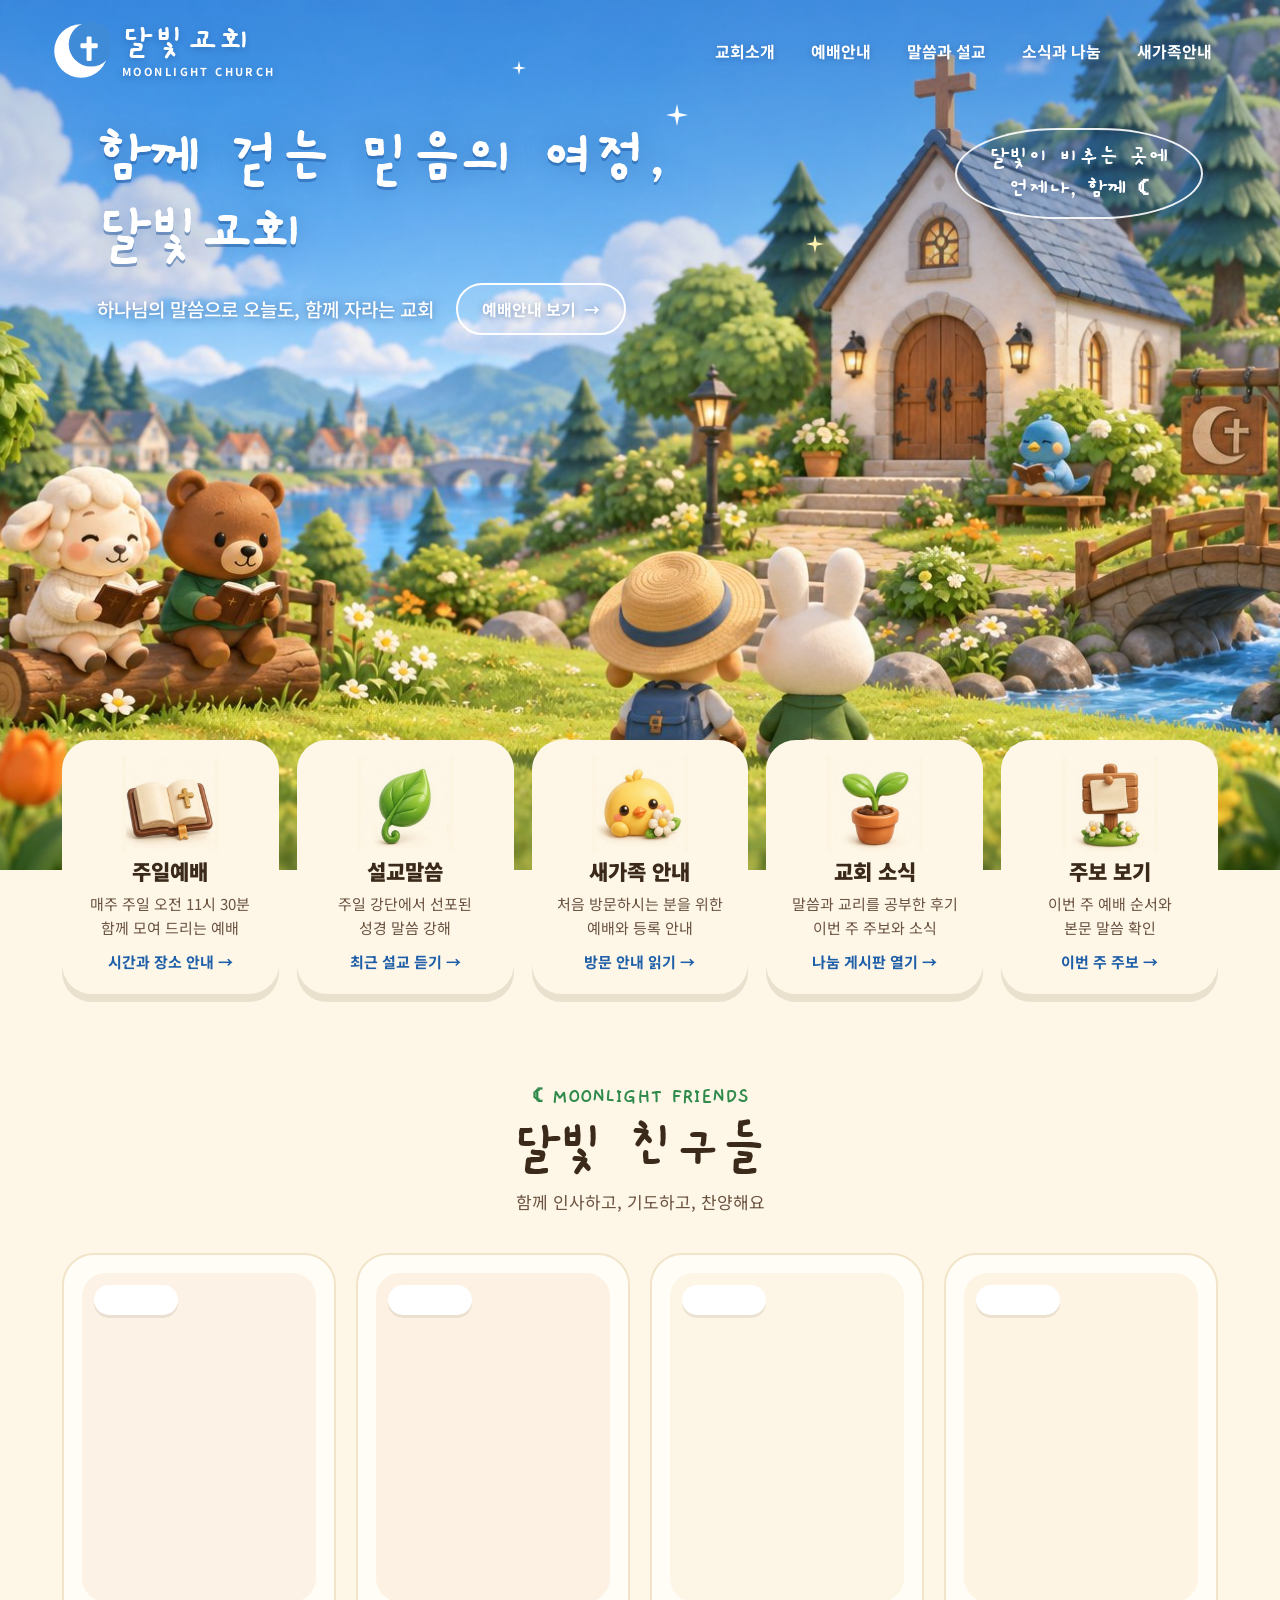
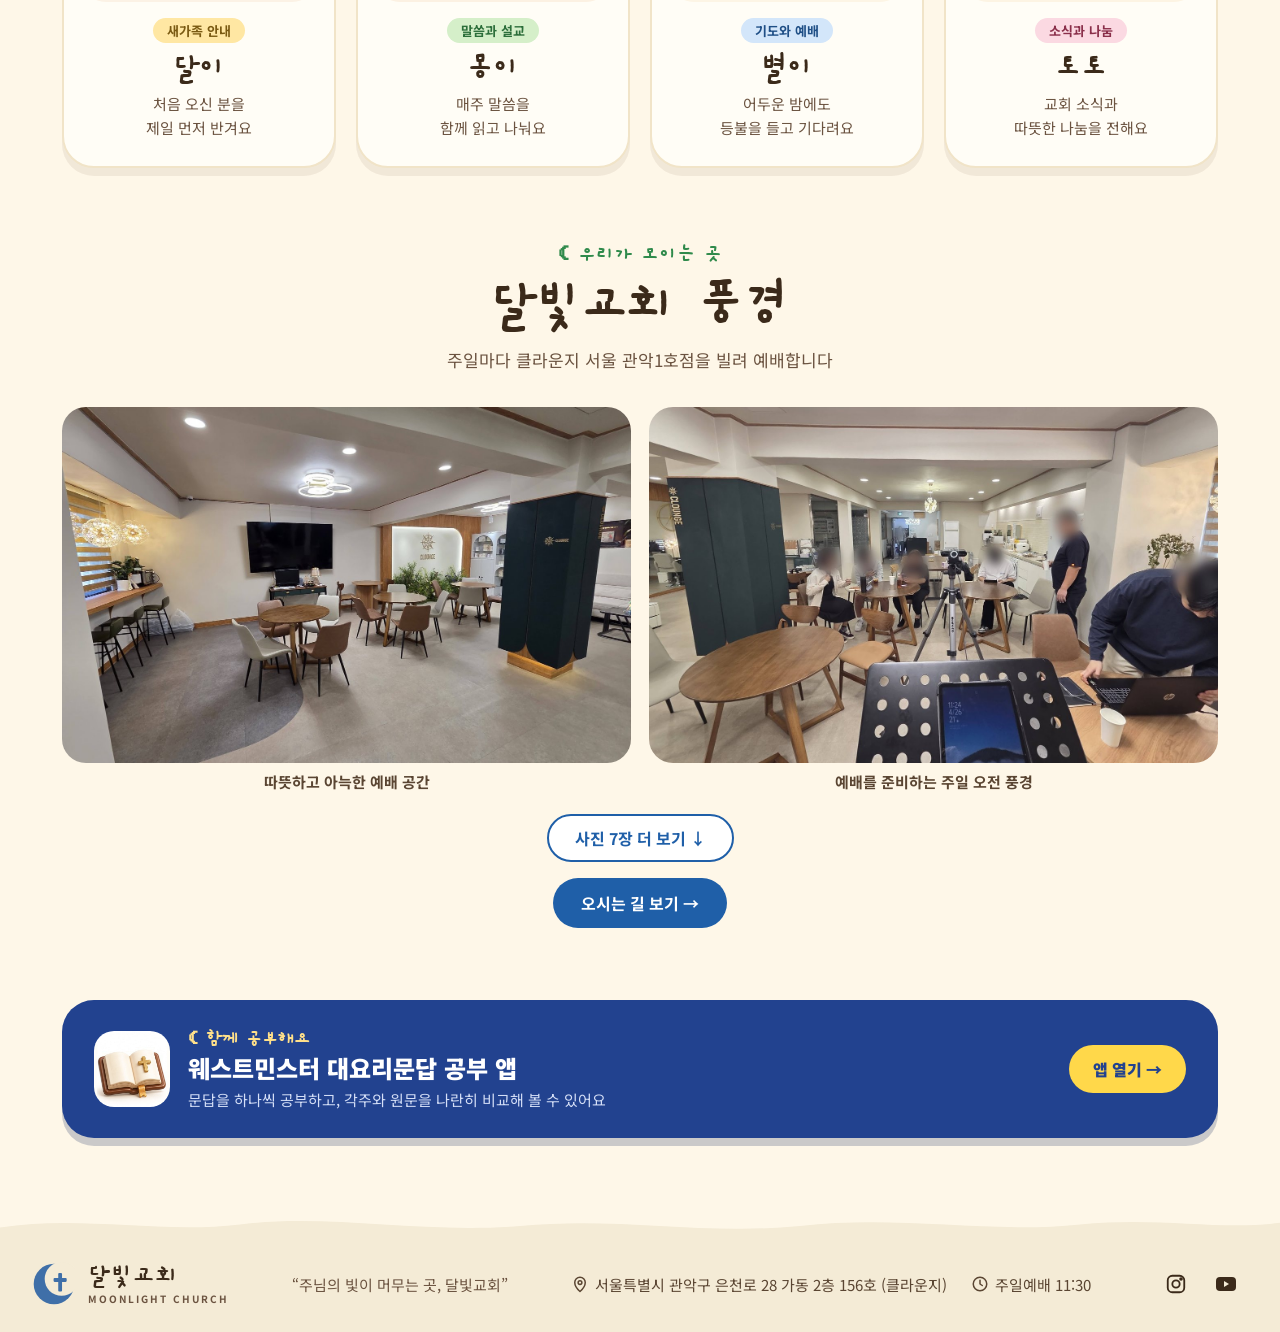
==== commit 0adc5e28: "첫 화면: 달빛교회 풍경 사진을 접어 두고 단추로 펼치기 Co-Authored-By: Claude Opus 5.5 <noreply@anthropic.com> Claude-Sessi" ====
--- a/index.html
+++ b/index.html
@@ -8,6 +8,8 @@
 <meta name="google-site-verification" content="mhl-Q22xHeRew3W6_SKCPTNac-gHJsPRqwGb2uIujLA">
 <meta name="naver-site-verification" content="68d196fb5b7a833d5afd90c826177f92e39205bc">
 <link rel="canonical" href="https://www.lightofmoon.org/">
+<meta name="robots" content="index,follow">
+<link rel="alternate" type="application/rss+xml" title="달빛교회" href="https://www.lightofmoon.org/rss.xml">
 <meta property="og:type" content="website">
 <meta property="og:locale" content="ko_KR">
 <meta property="og:site_name" content="달빛교회">
@@ -67,6 +69,9 @@
 .scene.wide{grid-column:span 2}
 .scene.wide img{height:100%}
 .scenes{grid-auto-flow:dense}
+.scenes-more{display:contents}
+.scenes-more[hidden]{display:none}
+
 @media (max-width:860px){.scenes{grid-template-columns:repeat(2,minmax(0,1fr))}}
 .scene img{transition:transform .3s cubic-bezier(.3,1.4,.5,1)}
 .scene:hover img{transform:translateY(-6px)}
@@ -175,7 +180,7 @@
       <div style="margin-top:6px;font-size:15px;line-height:1.55;color:#6B5340">말씀과 교리를 공부한 후기<br>이번 주 주보와 소식</div>
       <div style="margin-top:12px;font-weight:700;font-size:15px;color:#1F5FA8">나눔 게시판 열기 →</div>
     </a>
-    <a class="card" id="bulletin" href="news.html#bulletin" style="text-decoration:none;display:block;background:#FEF7E8;border-radius:30px;padding:16px 18px 22px;text-align:center;box-shadow:0 8px 0 rgba(90,60,30,.12)">
+    <a class="card" id="bulletin" href="news.html#bulletin-latest" style="text-decoration:none;display:block;background:#FEF7E8;border-radius:30px;padding:16px 18px 22px;text-align:center;box-shadow:0 8px 0 rgba(90,60,30,.12)">
       <img src="assets/img/icon-board.jpg" alt="" style="width:96px;height:96px;display:block;margin:0 auto;mix-blend-mode:multiply">
       <div style="margin-top:4px;font-weight:900;font-size:21px">주보 보기</div>
       <div style="margin-top:6px;font-size:15px;line-height:1.55;color:#6B5340">이번 주 예배 순서와<br>본문 말씀 확인</div>
@@ -246,6 +251,7 @@
         <img src="assets/img/scene-gather.jpg" alt="주일 오전, 둥근 탁자에 둘러앉아 예배를 기다리는 사람들. 얼굴은 흐리게 처리했다" loading="lazy" width="1400" height="875" style="display:block;width:100%;height:auto;aspect-ratio:1400/875;object-fit:cover;border-radius:24px;background:#F4EBD6">
         <figcaption style="margin-top:8px;font-size:15px;font-weight:700;text-align:center;color:#5A4532">예배를 준비하는 주일 오전 풍경</figcaption>
       </figure>
+      <div id="scenes-more" class="scenes-more" hidden>
       <figure class="scene" style="margin:0">
         <img src="assets/img/scene-table.jpg" alt="여럿이 둘러앉는 긴 나무 탁자" loading="lazy" width="900" height="1125" style="display:block;width:100%;height:auto;aspect-ratio:4/5;object-fit:cover;border-radius:24px;background:#F4EBD6">
         <figcaption style="margin-top:8px;font-size:15px;font-weight:700;text-align:center;color:#5A4532">말씀을 나누는 긴 식탁과 테이블</figcaption>
@@ -274,8 +280,10 @@
         <img src="assets/img/scene-door.jpg" alt="클라운지 입구 문. 금색 글씨로 CLOUNGE라고 적혀 있다" loading="lazy" width="900" height="1125" style="display:block;width:100%;height:auto;aspect-ratio:4/5;object-fit:cover;border-radius:24px;background:#F4EBD6">
         <figcaption style="margin-top:8px;font-size:15px;font-weight:700;text-align:center;color:#5A4532">달빛교회가 모이는 2층 클라운지 입구</figcaption>
       </figure>
-    </div>
-    <div style="margin-top:28px;text-align:center"><a href="worship.html" style="display:inline-flex;align-items:center;min-height:50px;padding:0 28px;border-radius:999px;background:#1F5FA8;color:#FFFFFF;text-decoration:none;font-weight:700;font-size:16px">오시는 길 보기 →</a></div>
+      </div>
+    </div>
+    <div style="margin-top:22px;text-align:center"><button id="scenes-toggle" type="button" aria-expanded="false" aria-controls="scenes-more" data-more="사진 7장 더 보기 ↓" style="display:inline-flex;align-items:center;min-height:48px;padding:0 26px;border-radius:999px;border:2px solid #1F5FA8;background:#FFFFFF;color:#1F5FA8;font-family:inherit;font-weight:700;font-size:16px;cursor:pointer">사진 7장 더 보기 ↓</button></div>
+    <div style="margin-top:16px;text-align:center"><a href="worship.html" style="display:inline-flex;align-items:center;min-height:50px;padding:0 28px;border-radius:999px;background:#1F5FA8;color:#FFFFFF;text-decoration:none;font-weight:700;font-size:16px">오시는 길 보기 →</a></div>
   </div>
 
   <!-- 대요리문답 앱 -->
@@ -310,5 +318,10 @@
   </div>
 </div>
 
+<script>
+// 달빛교회 풍경: 처음에는 사진 두 장만 보이고, 단추를 누르면 나머지가 펼쳐진다
+(function(){var b=document.getElementById('scenes-toggle'),m=document.getElementById('scenes-more');if(!b||!m)return;
+b.addEventListener('click',function(){var open=m.hidden;m.hidden=!open;b.setAttribute('aria-expanded',open?'true':'false');b.textContent=open?'사진 접기 ↑':b.getAttribute('data-more');if(!open)document.getElementById('scenes').scrollIntoView({block:'start'});});})();
+</script>
 </body>
 </html>
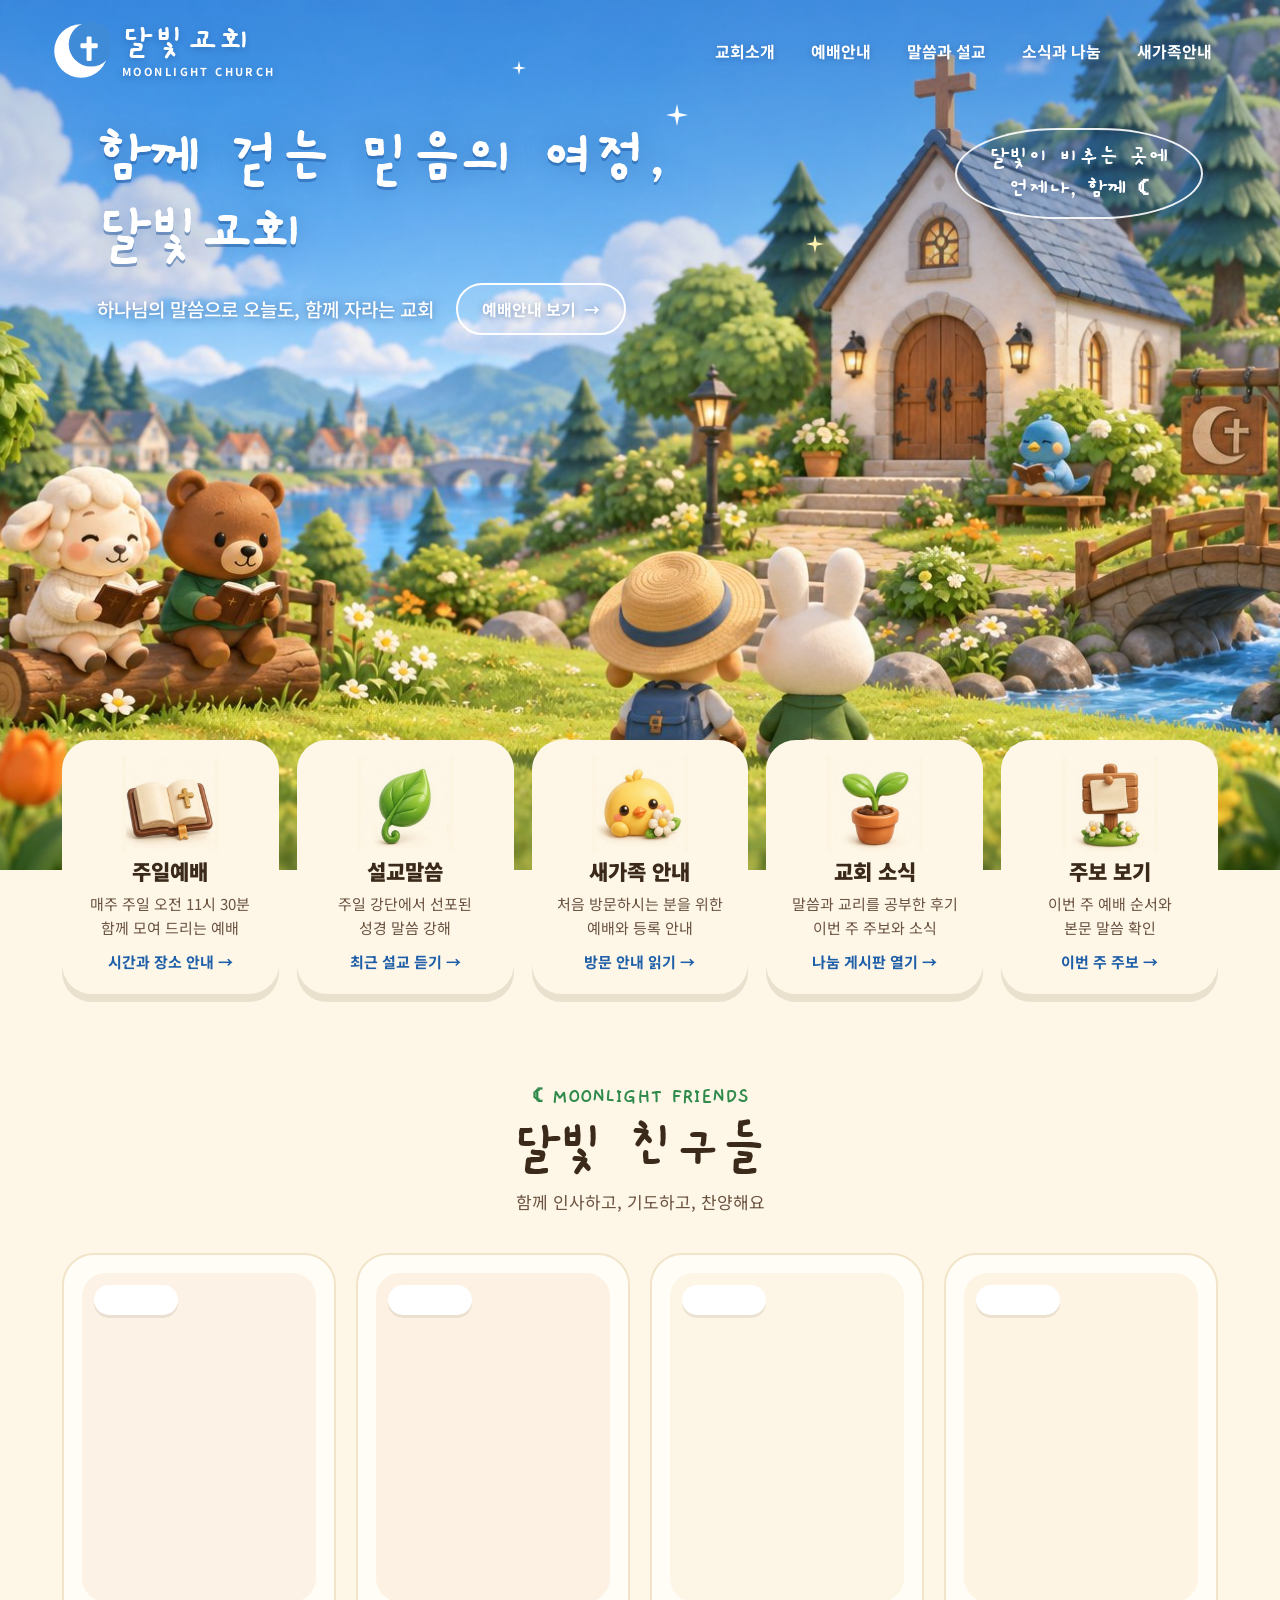
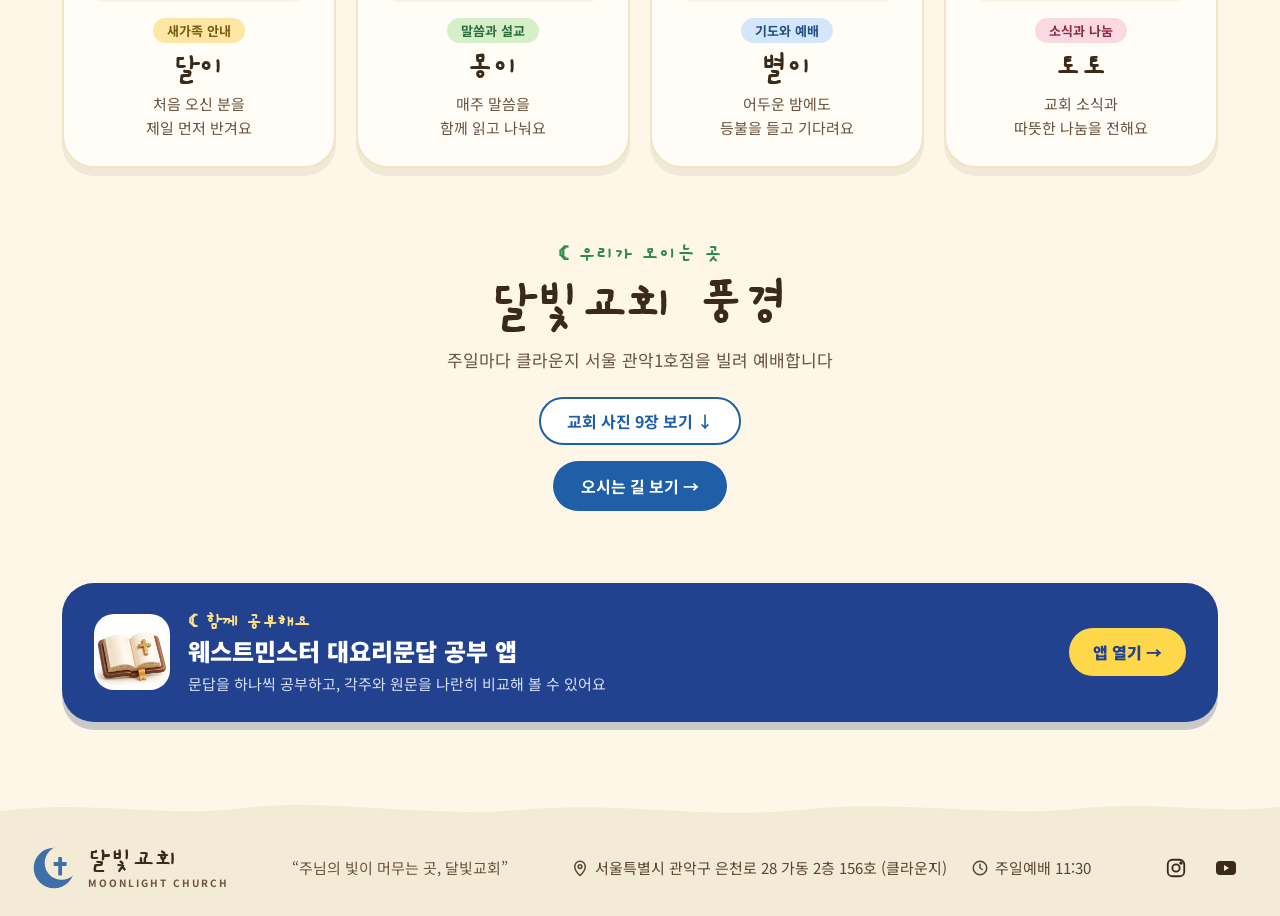
==== commit 7010896e: "첫 화면: 풍경 사진을 모두 접고 단추만 남기기 Co-Authored-By: Claude Opus 5.5 <noreply@anthropic.com> Claude-Session: h" ====
--- a/index.html
+++ b/index.html
@@ -71,6 +71,7 @@
 .scenes{grid-auto-flow:dense}
 .scenes-more{display:contents}
 .scenes-more[hidden]{display:none}
+.scenes:has(.scenes-more:not([hidden])){margin-top:32px}
 
 @media (max-width:860px){.scenes{grid-template-columns:repeat(2,minmax(0,1fr))}}
 .scene img{transition:transform .3s cubic-bezier(.3,1.4,.5,1)}
@@ -242,7 +243,8 @@
       <h2 style="margin:4px 0 0;font-family:'Gaegu',sans-serif;font-weight:700;font-size:clamp(40px,4.6vw,56px);line-height:1.15">달빛교회 풍경</h2>
       <p style="margin:10px 0 0;font-size:17px;line-height:1.7;color:#6B5340">주일마다 클라운지 서울 관악1호점을 빌려 예배합니다</p>
     </div>
-    <div class="scenes" style="margin-top:32px;display:grid;gap:18px">
+    <div class="scenes" style="display:grid;gap:18px">
+      <div id="scenes-more" class="scenes-more" hidden>
       <figure class="scene wide" style="margin:0">
         <img src="assets/img/scene-space1.jpg" alt="둥근 탁자와 의자, 벽걸이 화면이 있는 넓고 밝은 실내" loading="lazy" width="1400" height="875" style="display:block;width:100%;height:auto;aspect-ratio:1400/875;object-fit:cover;border-radius:24px;background:#F4EBD6">
         <figcaption style="margin-top:8px;font-size:15px;font-weight:700;text-align:center;color:#5A4532">따뜻하고 아늑한 예배 공간</figcaption>
@@ -251,7 +253,6 @@
         <img src="assets/img/scene-gather.jpg" alt="주일 오전, 둥근 탁자에 둘러앉아 예배를 기다리는 사람들. 얼굴은 흐리게 처리했다" loading="lazy" width="1400" height="875" style="display:block;width:100%;height:auto;aspect-ratio:1400/875;object-fit:cover;border-radius:24px;background:#F4EBD6">
         <figcaption style="margin-top:8px;font-size:15px;font-weight:700;text-align:center;color:#5A4532">예배를 준비하는 주일 오전 풍경</figcaption>
       </figure>
-      <div id="scenes-more" class="scenes-more" hidden>
       <figure class="scene" style="margin:0">
         <img src="assets/img/scene-table.jpg" alt="여럿이 둘러앉는 긴 나무 탁자" loading="lazy" width="900" height="1125" style="display:block;width:100%;height:auto;aspect-ratio:4/5;object-fit:cover;border-radius:24px;background:#F4EBD6">
         <figcaption style="margin-top:8px;font-size:15px;font-weight:700;text-align:center;color:#5A4532">말씀을 나누는 긴 식탁과 테이블</figcaption>
@@ -282,7 +283,7 @@
       </figure>
       </div>
     </div>
-    <div style="margin-top:22px;text-align:center"><button id="scenes-toggle" type="button" aria-expanded="false" aria-controls="scenes-more" data-more="사진 7장 더 보기 ↓" style="display:inline-flex;align-items:center;min-height:48px;padding:0 26px;border-radius:999px;border:2px solid #1F5FA8;background:#FFFFFF;color:#1F5FA8;font-family:inherit;font-weight:700;font-size:16px;cursor:pointer">사진 7장 더 보기 ↓</button></div>
+    <div style="margin-top:22px;text-align:center"><button id="scenes-toggle" type="button" aria-expanded="false" aria-controls="scenes-more" data-more="교회 사진 9장 보기 ↓" style="display:inline-flex;align-items:center;min-height:48px;padding:0 26px;border-radius:999px;border:2px solid #1F5FA8;background:#FFFFFF;color:#1F5FA8;font-family:inherit;font-weight:700;font-size:16px;cursor:pointer">교회 사진 9장 보기 ↓</button></div>
     <div style="margin-top:16px;text-align:center"><a href="worship.html" style="display:inline-flex;align-items:center;min-height:50px;padding:0 28px;border-radius:999px;background:#1F5FA8;color:#FFFFFF;text-decoration:none;font-weight:700;font-size:16px">오시는 길 보기 →</a></div>
   </div>
 
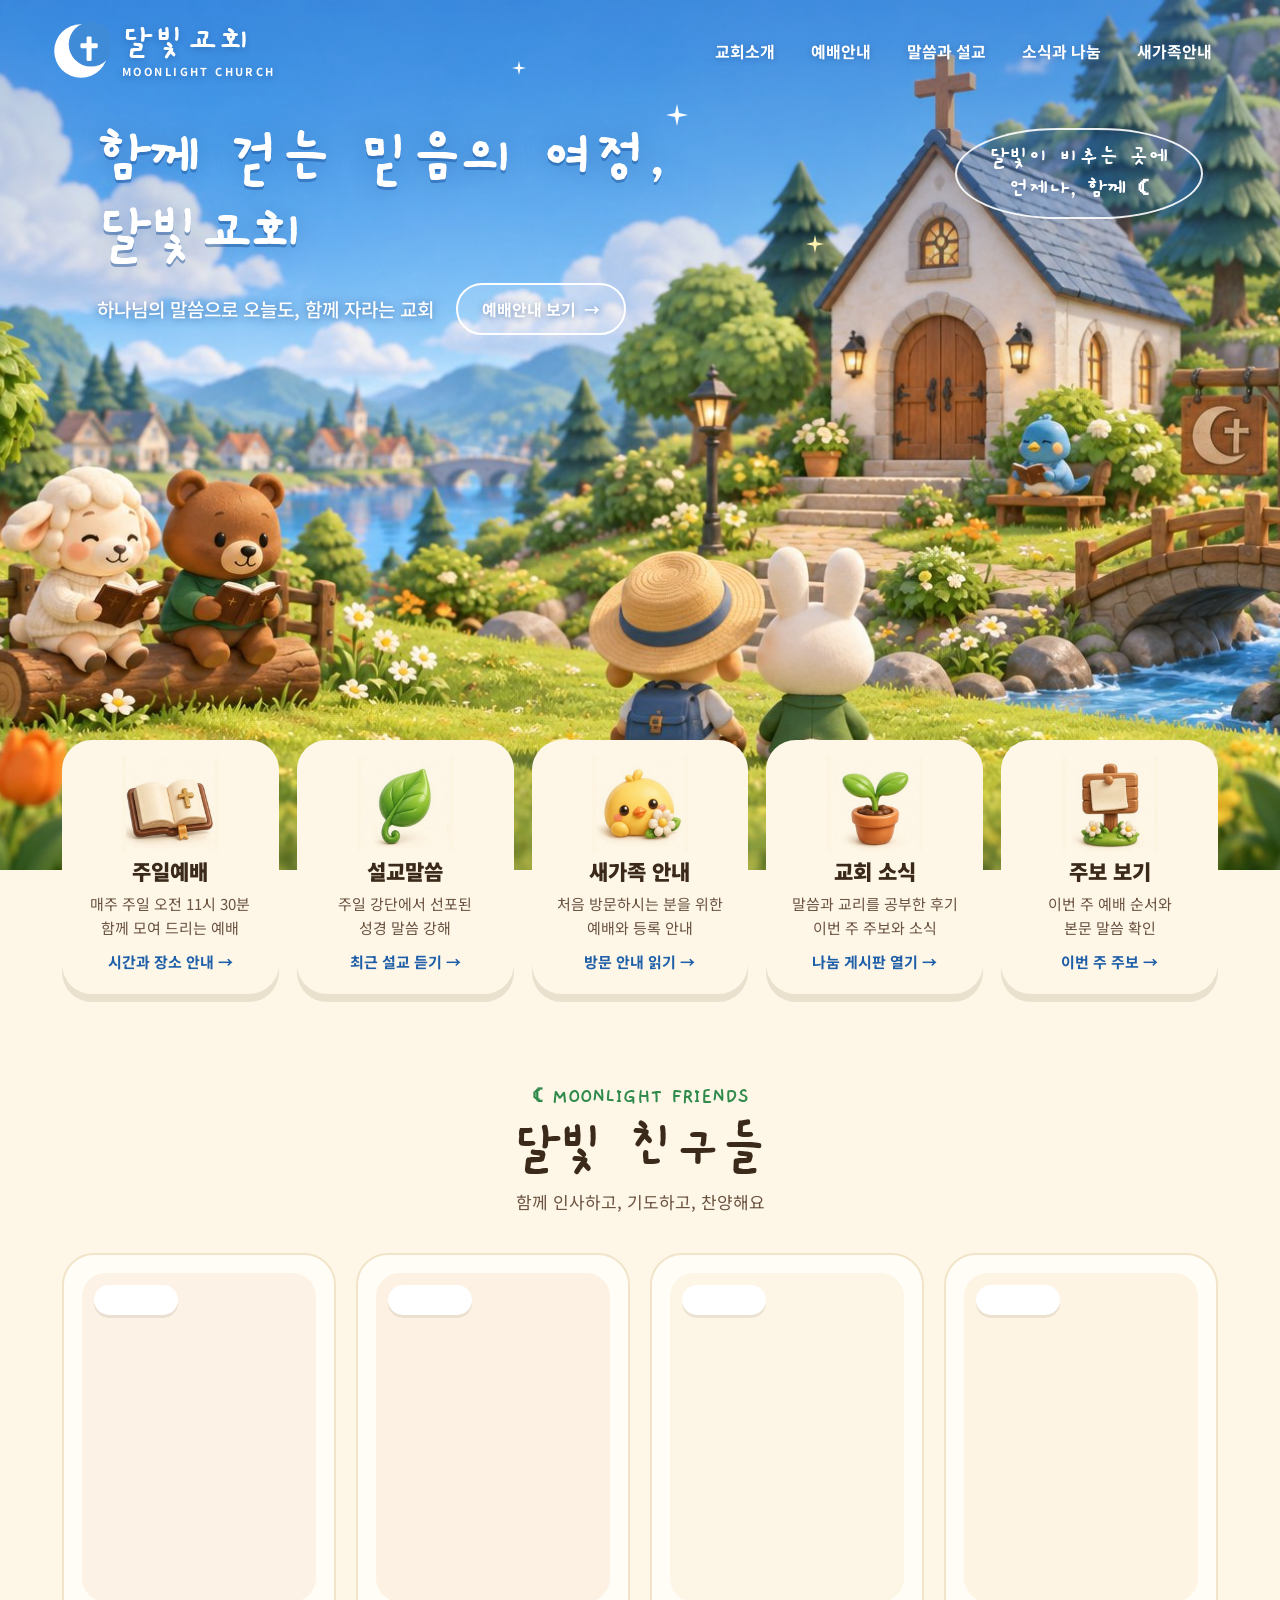
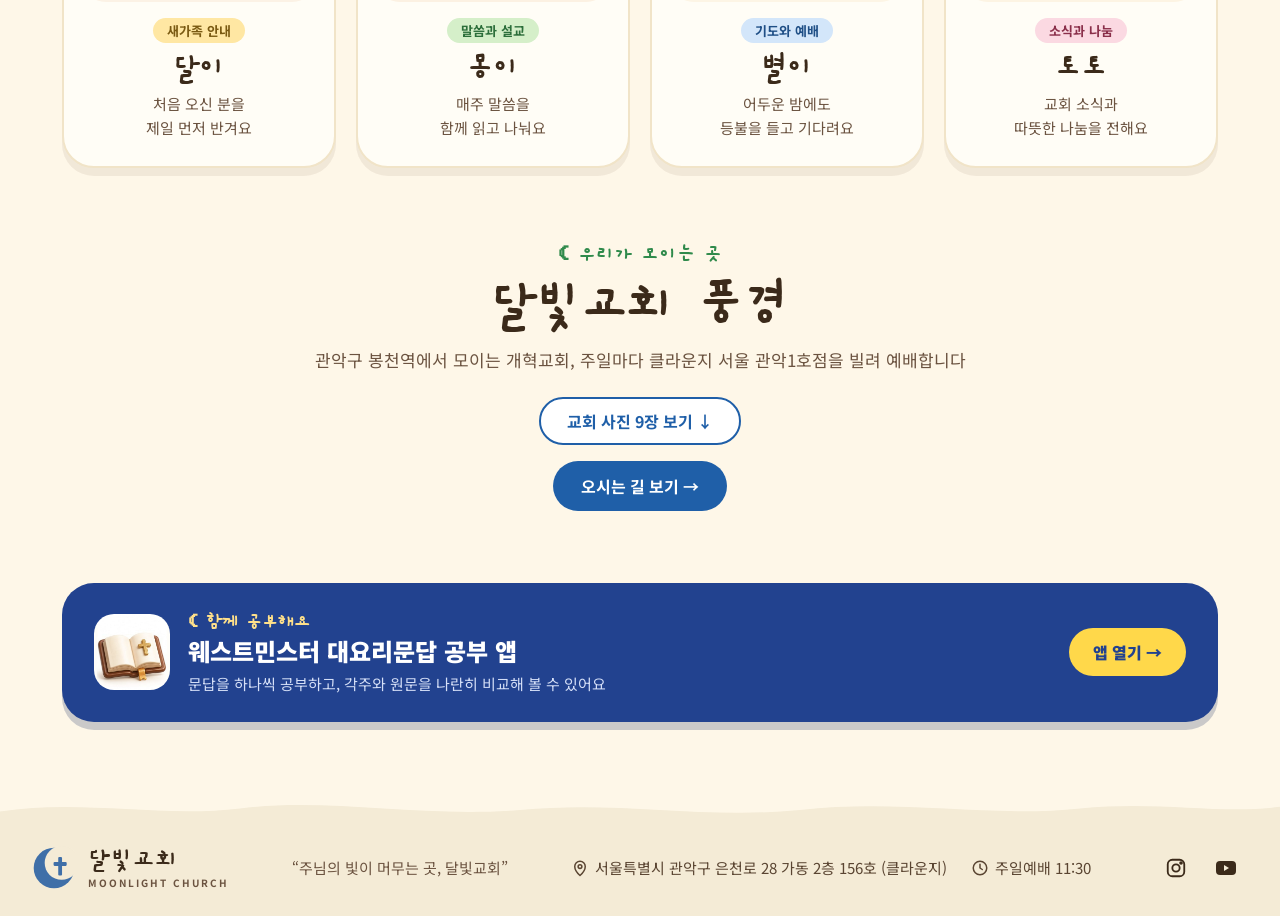
==== commit 2e388c84: "AI 검색 노출 보강: 관악구 개혁교회 표기, llms.txt 추가 - 첫 화면 제목·설명·구조화 데이터에 '관악구 봉천역 개혁교회' 명시, hasMap 추가 - 첫 화면 '달빛교" ====
--- a/index.html
+++ b/index.html
@@ -3,8 +3,8 @@
 <head>
 <meta charset="utf-8">
 <meta name="viewport" content="width=device-width, initial-scale=1">
-<title>달빛교회 | 대한예수교장로회 · 서울 관악구 봉천역</title>
-<meta name="description" content="달빛교회는 서울 관악구 봉천역 근처에서 예배하는 대한예수교장로회 교회입니다. 주일 예배 오전 11시 30분. 성경과 웨스트민스터 표준문서를 따라 걷습니다.">
+<title>달빛교회 | 관악구 봉천역 개혁교회 · 대한예수교장로회</title>
+<meta name="description" content="달빛교회는 서울 관악구 봉천역 근처(2호선 4번 출구 도보 8분)에서 예배하는 개혁교회(대한예수교장로회)입니다. 웨스트민스터 신앙고백서와 대·소요리문답을 신앙의 표준으로 삼고 시편찬송을 부릅니다. 주일 예배 오전 11시 30분.">
 <meta name="google-site-verification" content="mhl-Q22xHeRew3W6_SKCPTNac-gHJsPRqwGb2uIujLA">
 <meta name="naver-site-verification" content="68d196fb5b7a833d5afd90c826177f92e39205bc">
 <link rel="canonical" href="https://www.lightofmoon.org/">
@@ -13,15 +13,15 @@
 <meta property="og:type" content="website">
 <meta property="og:locale" content="ko_KR">
 <meta property="og:site_name" content="달빛교회">
-<meta property="og:title" content="달빛교회 | 대한예수교장로회 · 서울 관악구 봉천역">
-<meta property="og:description" content="달빛교회는 서울 관악구 봉천역 근처에서 예배하는 대한예수교장로회 교회입니다. 주일 예배 오전 11시 30분. 성경과 웨스트민스터 표준문서를 따라 걷습니다.">
+<meta property="og:title" content="달빛교회 | 관악구 봉천역 개혁교회 · 대한예수교장로회">
+<meta property="og:description" content="달빛교회는 서울 관악구 봉천역 근처(2호선 4번 출구 도보 8분)에서 예배하는 개혁교회(대한예수교장로회)입니다. 웨스트민스터 신앙고백서와 대·소요리문답을 신앙의 표준으로 삼고 시편찬송을 부릅니다. 주일 예배 오전 11시 30분.">
 <meta property="og:url" content="https://www.lightofmoon.org/">
 <meta property="og:image" content="https://www.lightofmoon.org/assets/img/hero.jpg">
 <meta property="og:image:width" content="1536">
 <meta property="og:image:height" content="864">
 <meta name="twitter:card" content="summary_large_image">
 <meta name="theme-color" content="#3F8BD8">
-<script type="application/ld+json">{"@context": "https://schema.org", "@type": "Church", "name": "달빛교회", "alternateName": ["대한예수교장로회 달빛교회", "Moonlight Church"], "url": "https://www.lightofmoon.org/", "image": "https://www.lightofmoon.org/assets/img/hero.jpg", "description": "달빛교회는 서울 관악구 봉천역 근처에서 예배하는 대한예수교장로회 교회입니다. 주일 예배 오전 11시 30분. 성경과 웨스트민스터 표준문서를 따라 걷습니다.", "address": {"@type": "PostalAddress", "streetAddress": "은천로 28 가동 2층 156호 (클라운지 서울 관악1호점)", "addressLocality": "관악구", "addressRegion": "서울특별시", "addressCountry": "KR"}, "openingHoursSpecification": [{"@type": "OpeningHoursSpecification", "dayOfWeek": "Sunday", "opens": "11:30", "closes": "13:00"}], "sameAs": ["https://www.youtube.com/channel/UC1qNeyY604e5u4ODeHW1G1Q", "https://www.instagram.com/moonlight.church/"]}</script>
+<script type="application/ld+json">{"@context": "https://schema.org", "@type": "Church", "name": "달빛교회", "alternateName": ["대한예수교장로회 달빛교회", "Moonlight Church"], "url": "https://www.lightofmoon.org/", "image": "https://www.lightofmoon.org/assets/img/hero.jpg", "description": "달빛교회는 서울 관악구 봉천역 근처(2호선 4번 출구 도보 8분)에서 예배하는 개혁교회(대한예수교장로회)입니다. 웨스트민스터 신앙고백서와 대·소요리문답을 신앙의 표준으로 삼고 시편찬송을 부릅니다. 주일 예배 오전 11시 30분.", "address": {"@type": "PostalAddress", "streetAddress": "은천로 28 가동 2층 156호 (클라운지 서울 관악1호점)", "addressLocality": "관악구", "addressRegion": "서울특별시", "addressCountry": "KR"}, "hasMap": "https://www.lightofmoon.org/worship.html", "openingHoursSpecification": [{"@type": "OpeningHoursSpecification", "dayOfWeek": "Sunday", "opens": "11:30", "closes": "13:00"}], "sameAs": ["https://www.youtube.com/channel/UC1qNeyY604e5u4ODeHW1G1Q", "https://www.instagram.com/moonlight.church/"]}</script>
 <link rel="icon" href="assets/img/favicon.svg" type="image/svg+xml">
 <link rel="preconnect" href="https://fonts.googleapis.com">
 <link rel="preconnect" href="https://fonts.gstatic.com" crossorigin>
@@ -241,7 +241,7 @@
     <div style="text-align:center">
       <div style="font-family:'Gaegu',sans-serif;font-weight:700;font-size:22px;color:#2F8A4B">☾ 우리가 모이는 곳</div>
       <h2 style="margin:4px 0 0;font-family:'Gaegu',sans-serif;font-weight:700;font-size:clamp(40px,4.6vw,56px);line-height:1.15">달빛교회 풍경</h2>
-      <p style="margin:10px 0 0;font-size:17px;line-height:1.7;color:#6B5340">주일마다 클라운지 서울 관악1호점을 빌려 예배합니다</p>
+      <p style="margin:10px 0 0;font-size:17px;line-height:1.7;color:#6B5340">관악구 봉천역에서 모이는 개혁교회, 주일마다 클라운지 서울 관악1호점을 빌려 예배합니다</p>
     </div>
     <div class="scenes" style="display:grid;gap:18px">
       <div id="scenes-more" class="scenes-more" hidden>
